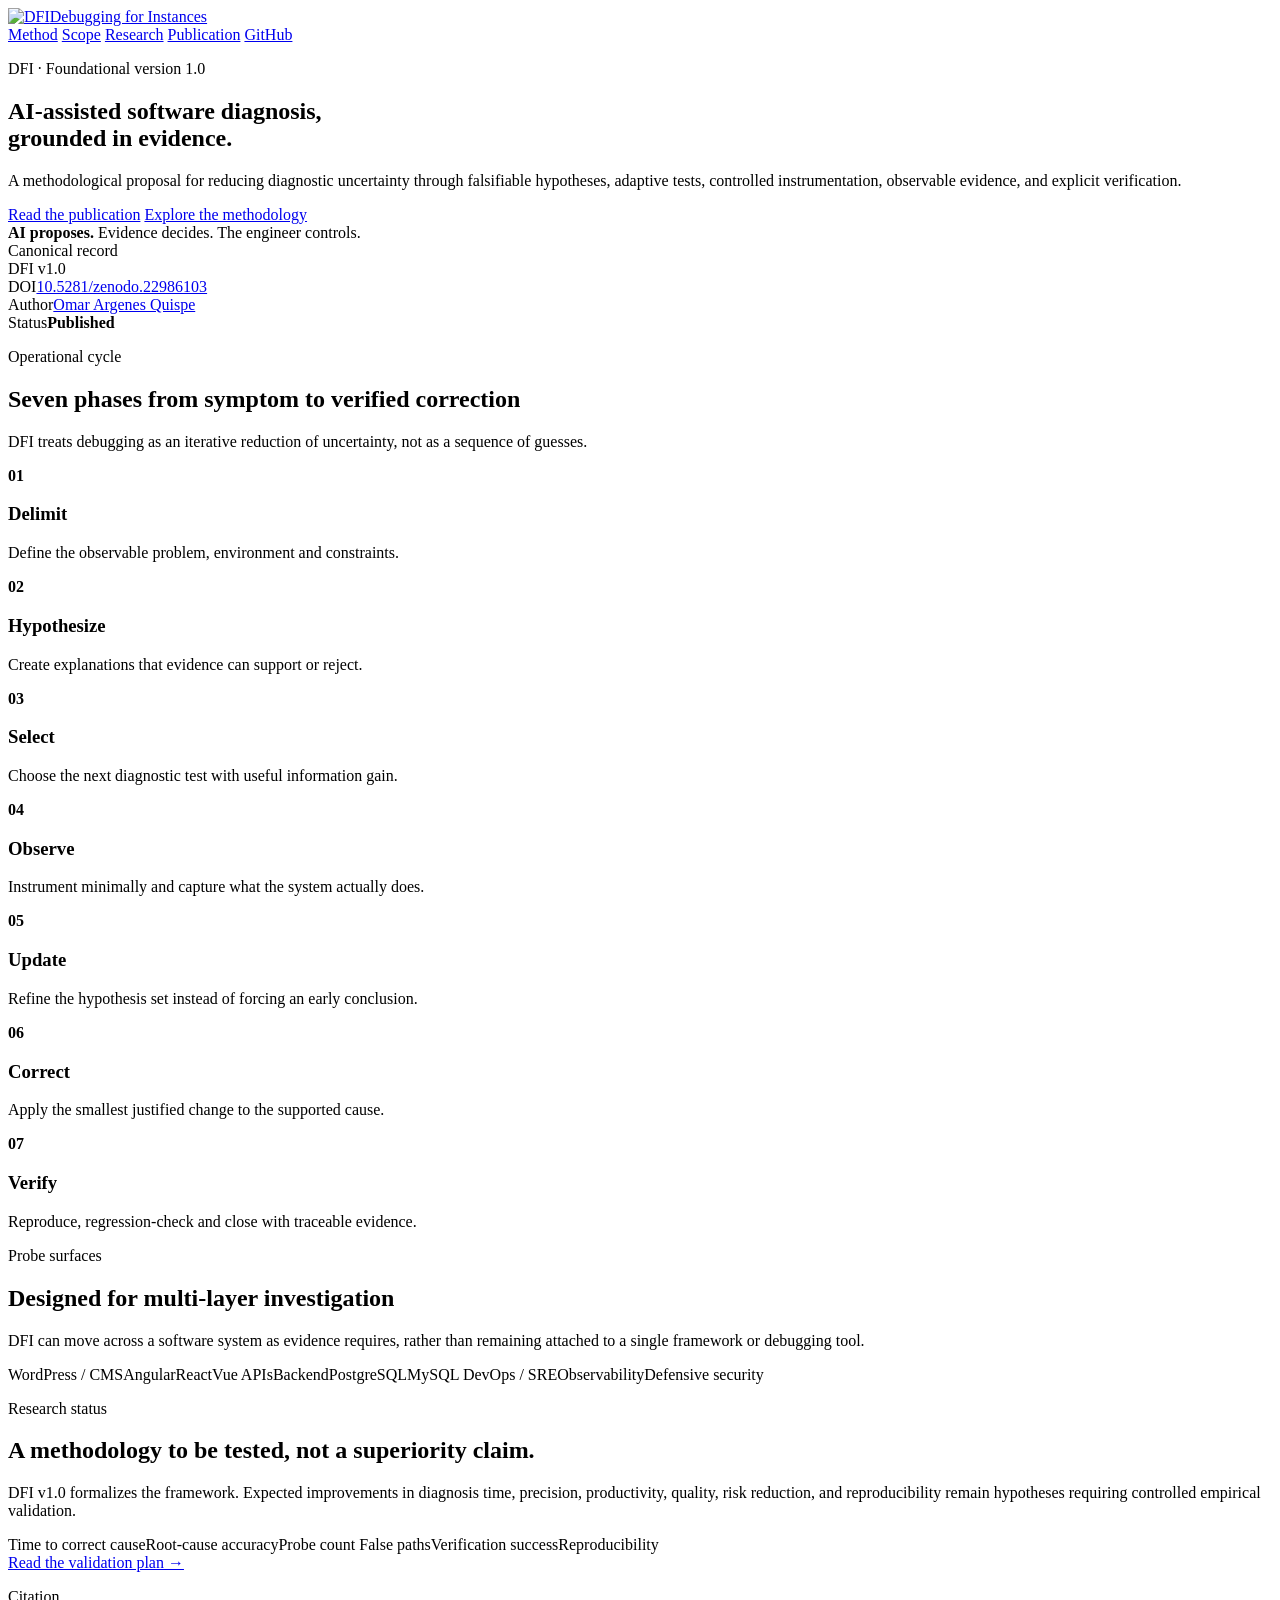
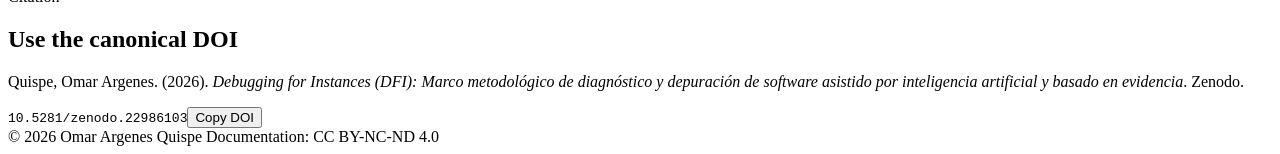
==== docs/index.html @ e7ccc07f "site: add docs/index.html" ====
<!doctype html>
<html lang="en">
<head>
  <meta charset="utf-8">
  <meta name="viewport" content="width=device-width, initial-scale=1">
  <meta name="description" content="Debugging for Instances (DFI) — an evidence-based methodology for AI-assisted software diagnosis and debugging.">
  <meta name="author" content="Omar Argenes Quispe">
  <meta name="citation_title" content="Debugging for Instances (DFI): Marco metodológico de diagnóstico y depuración de software asistido por inteligencia artificial y basado en evidencia">
  <meta name="citation_author" content="Omar Argenes Quispe">
  <meta name="citation_publication_date" content="2026-09-27">
  <meta name="citation_doi" content="10.5281/zenodo.22986103">
  <title>Debugging for Instances (DFI)</title>
  <link rel="icon" href="assets/dfi-mark.svg" type="image/svg+xml">
  <link rel="stylesheet" href="assets/styles.css">
</head>
<body>
  <header class="nav">
    <a class="brand" href="./"><img src="assets/dfi-mark.svg" alt="DFI"><span>Debugging for Instances</span></a>
    <nav>
      <a href="#method">Method</a>
      <a href="#scope">Scope</a>
      <a href="#research">Research</a>
      <a href="https://doi.org/10.5281/zenodo.22986103">Publication</a>
      <a href="https://github.com/OmarArgenes/debugging-for-instances">GitHub</a>
    </nav>
  </header>

  <main>
    <section class="hero">
      <div class="hero-copy">
        <p class="eyebrow">DFI · Foundational version 1.0</p>
        <h1>AI-assisted software diagnosis,<br><span>grounded in evidence.</span></h1>
        <p class="lead">A methodological proposal for reducing diagnostic uncertainty through falsifiable hypotheses, adaptive tests, controlled instrumentation, observable evidence, and explicit verification.</p>
        <div class="actions">
          <a class="button primary" href="https://doi.org/10.5281/zenodo.22986103">Read the publication</a>
          <a class="button" href="methodology.md">Explore the methodology</a>
        </div>
        <div class="principle"><strong>AI proposes.</strong> Evidence decides. The engineer controls.</div>
      </div>
      <aside class="hero-card" aria-label="DFI record">
        <div class="record-label">Canonical record</div>
        <div class="record-value">DFI v1.0</div>
        <div class="record-row"><span>DOI</span><a href="https://doi.org/10.5281/zenodo.22986103">10.5281/zenodo.22986103</a></div>
        <div class="record-row"><span>Author</span><a href="https://orcid.org/0009-0009-7371-1384">Omar Argenes Quispe</a></div>
        <div class="record-row"><span>Status</span><b>Published</b></div>
      </aside>
    </section>

    <section class="section" id="method">
      <div class="section-head">
        <p class="eyebrow">Operational cycle</p>
        <h2>Seven phases from symptom to verified correction</h2>
        <p>DFI treats debugging as an iterative reduction of uncertainty, not as a sequence of guesses.</p>
      </div>
      <div class="grid steps">
        <article><b>01</b><h3>Delimit</h3><p>Define the observable problem, environment and constraints.</p></article>
        <article><b>02</b><h3>Hypothesize</h3><p>Create explanations that evidence can support or reject.</p></article>
        <article><b>03</b><h3>Select</h3><p>Choose the next diagnostic test with useful information gain.</p></article>
        <article><b>04</b><h3>Observe</h3><p>Instrument minimally and capture what the system actually does.</p></article>
        <article><b>05</b><h3>Update</h3><p>Refine the hypothesis set instead of forcing an early conclusion.</p></article>
        <article><b>06</b><h3>Correct</h3><p>Apply the smallest justified change to the supported cause.</p></article>
        <article><b>07</b><h3>Verify</h3><p>Reproduce, regression-check and close with traceable evidence.</p></article>
      </div>
    </section>

    <section class="section split" id="scope">
      <div>
        <p class="eyebrow">Probe surfaces</p>
        <h2>Designed for multi-layer investigation</h2>
        <p>DFI can move across a software system as evidence requires, rather than remaining attached to a single framework or debugging tool.</p>
      </div>
      <div class="chips">
        <span>WordPress / CMS</span><span>Angular</span><span>React</span><span>Vue</span>
        <span>APIs</span><span>Backend</span><span>PostgreSQL</span><span>MySQL</span>
        <span>DevOps / SRE</span><span>Observability</span><span>Defensive security</span>
      </div>
    </section>

    <section class="section research" id="research">
      <p class="eyebrow">Research status</p>
      <h2>A methodology to be tested, not a superiority claim.</h2>
      <p>DFI v1.0 formalizes the framework. Expected improvements in diagnosis time, precision, productivity, quality, risk reduction, and reproducibility remain hypotheses requiring controlled empirical validation.</p>
      <div class="metrics">
        <span>Time to correct cause</span><span>Root-cause accuracy</span><span>Probe count</span>
        <span>False paths</span><span>Verification success</span><span>Reproducibility</span>
      </div>
      <a class="text-link" href="validation.md">Read the validation plan →</a>
    </section>

    <section class="section citation">
      <p class="eyebrow">Citation</p>
      <h2>Use the canonical DOI</h2>
      <p>Quispe, Omar Argenes. (2026). <em>Debugging for Instances (DFI): Marco metodológico de diagnóstico y depuración de software asistido por inteligencia artificial y basado en evidencia</em>. Zenodo.</p>
      <div class="doi"><code id="doi">10.5281/zenodo.22986103</code><button id="copyDoi" type="button">Copy DOI</button></div>
    </section>
  </main>

  <footer>
    <span>© 2026 Omar Argenes Quispe</span>
    <span>Documentation: CC BY-NC-ND 4.0</span>
  </footer>
  <script src="assets/app.js"></script>
</body>
</html>
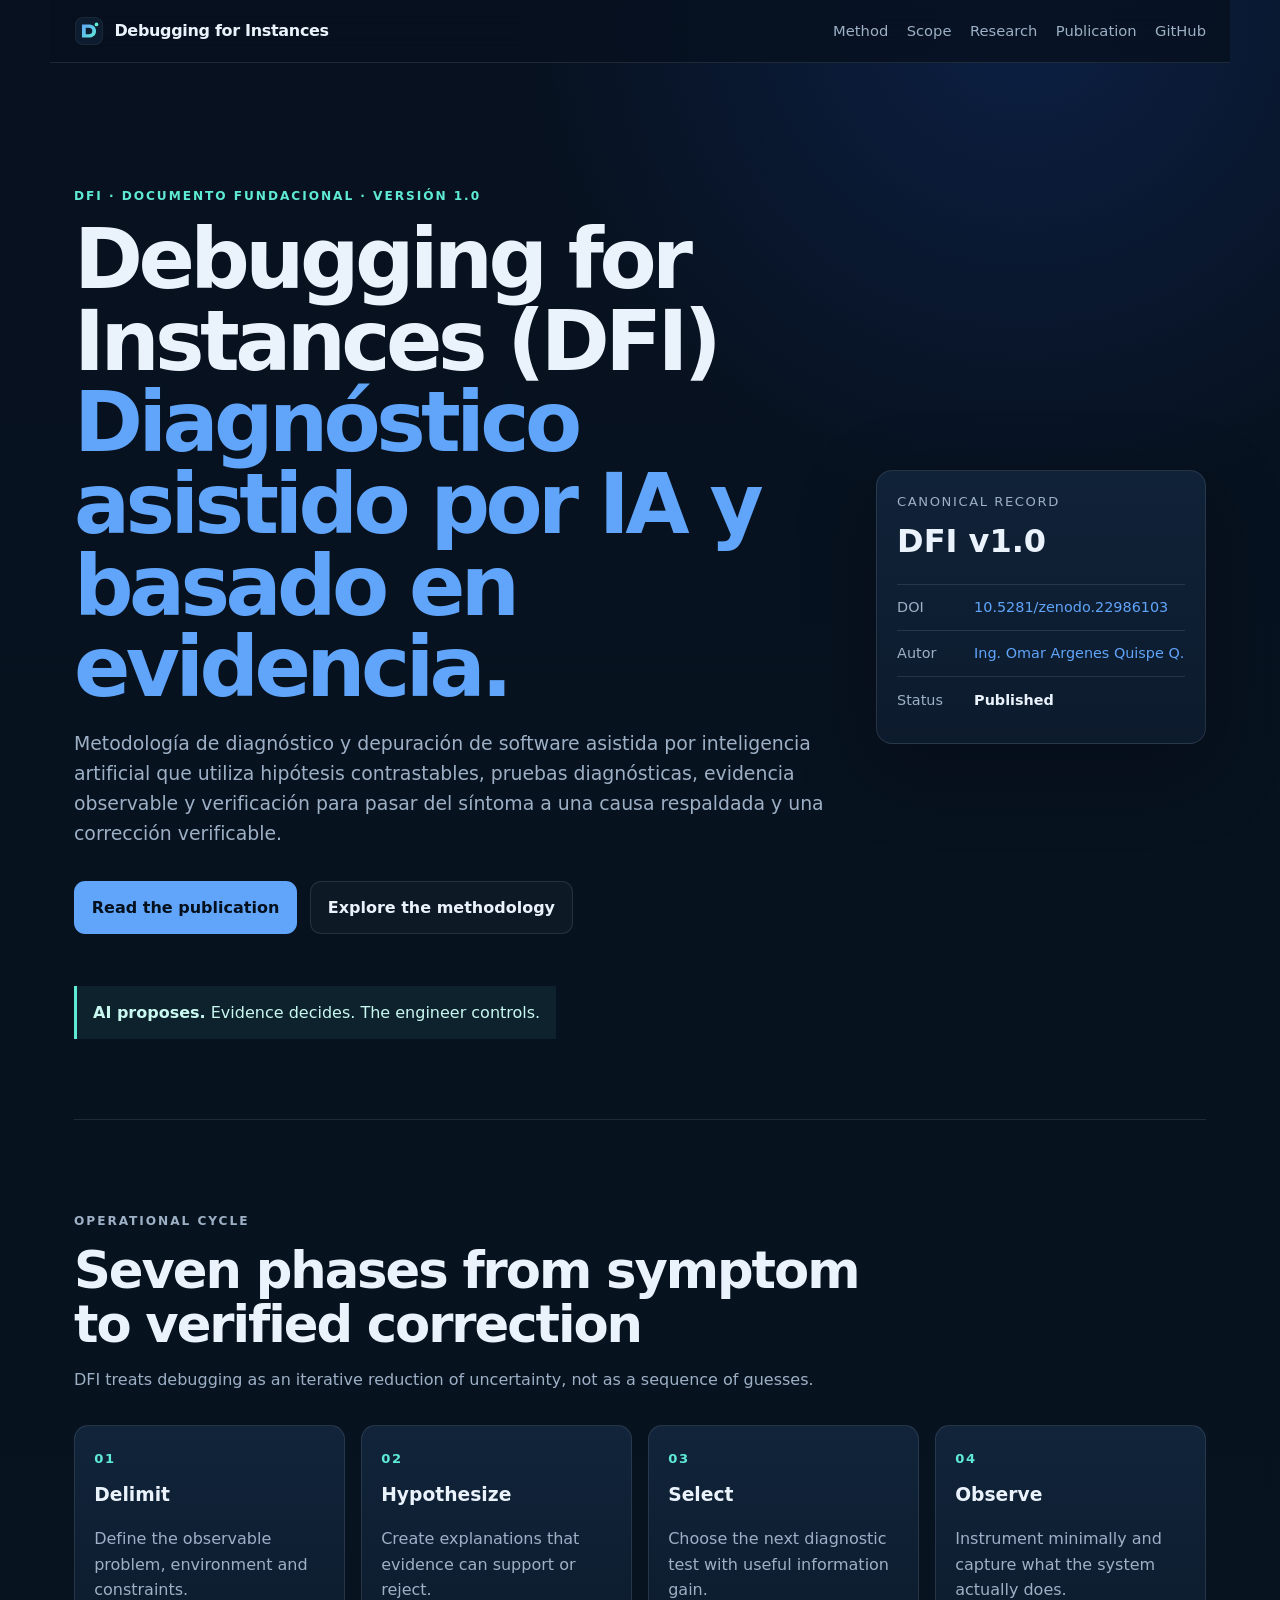
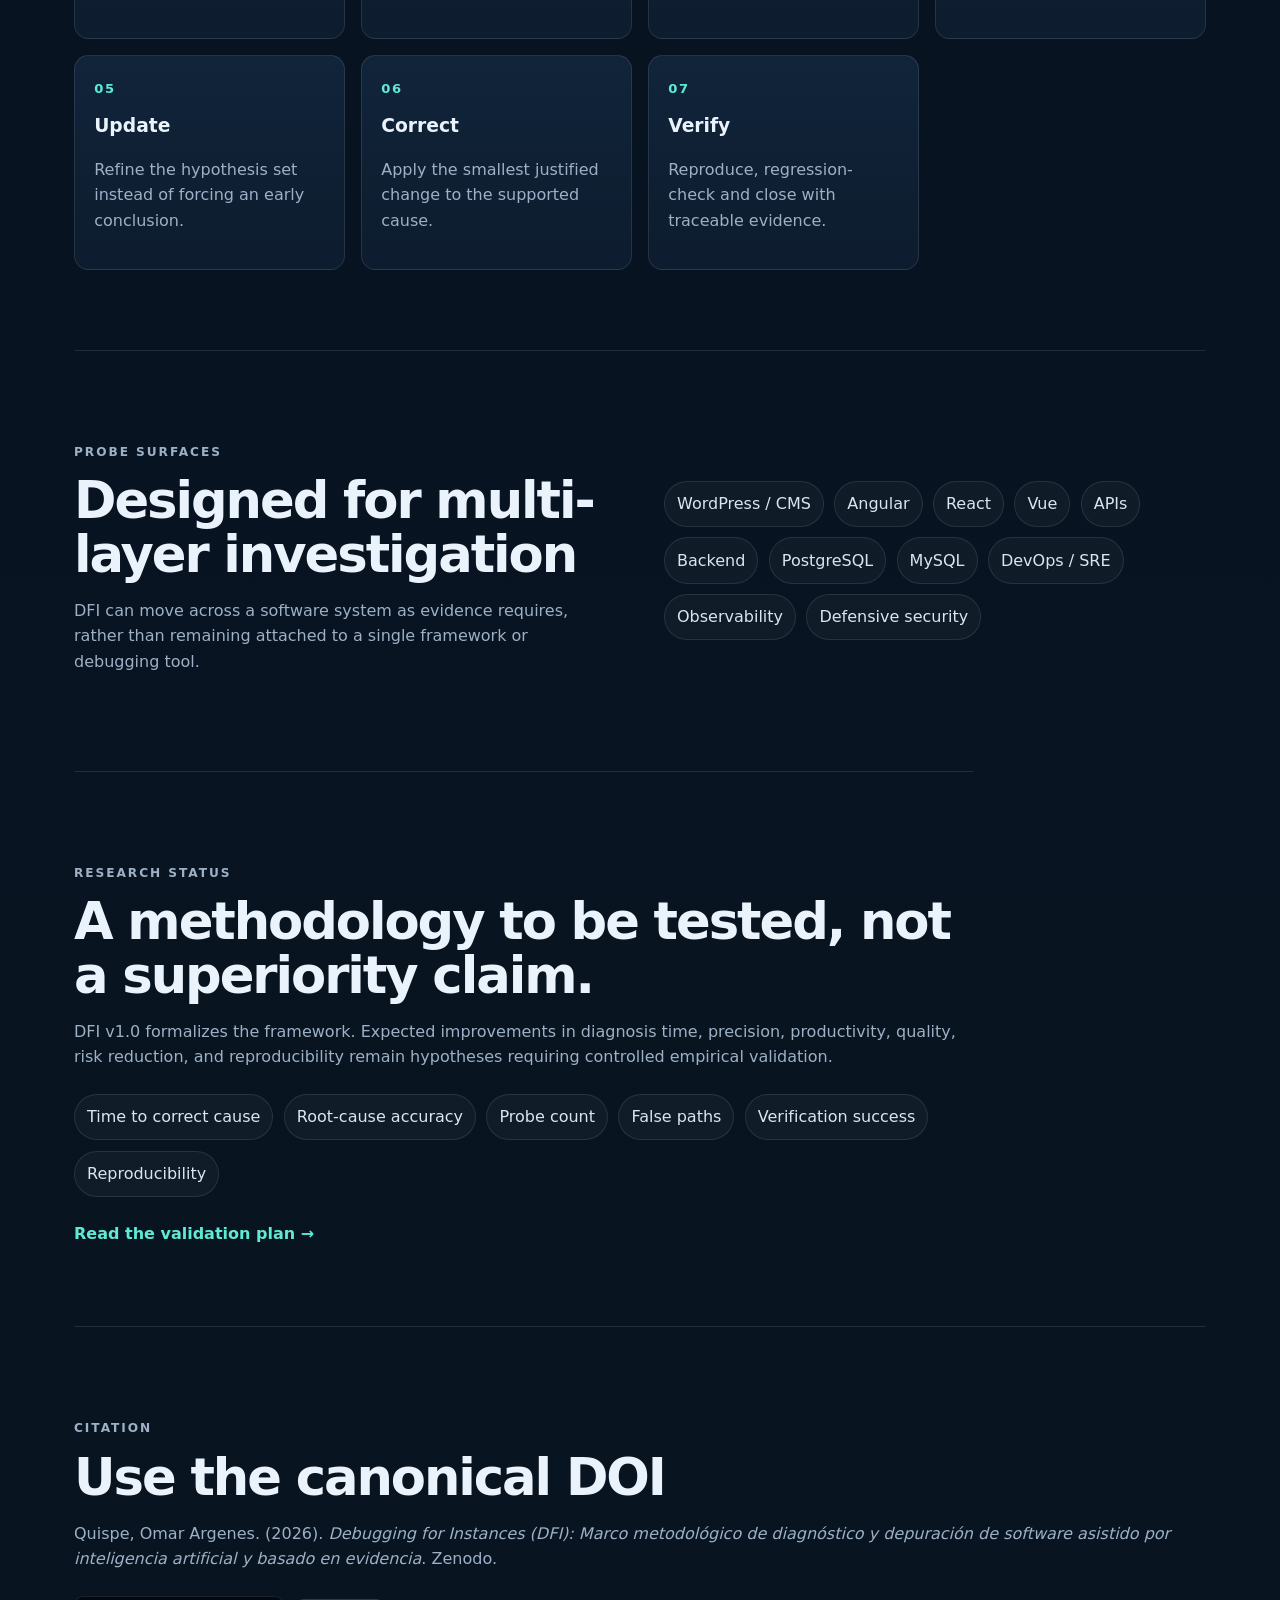
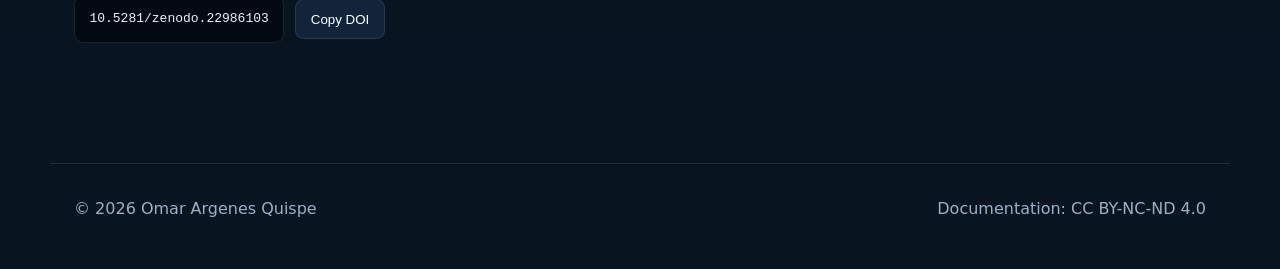
==== commit 63e062d3: "seo: strengthen DFI authorship and scholarly metadata" ====
--- a/docs/index.html
+++ b/docs/index.html
@@ -1,15 +1,62 @@
 <!doctype html>
-<html lang="en">
+<html lang="es">
 <head>
   <meta charset="utf-8">
   <meta name="viewport" content="width=device-width, initial-scale=1">
-  <meta name="description" content="Debugging for Instances (DFI) — an evidence-based methodology for AI-assisted software diagnosis and debugging.">
+  <meta name="description" content="Debugging for Instances (DFI): metodología de diagnóstico y depuración de software asistida por inteligencia artificial y basada en evidencia, desarrollada por Ing. Omar Argenes Quispe Q.">
   <meta name="author" content="Omar Argenes Quispe">
   <meta name="citation_title" content="Debugging for Instances (DFI): Marco metodológico de diagnóstico y depuración de software asistido por inteligencia artificial y basado en evidencia">
   <meta name="citation_author" content="Omar Argenes Quispe">
   <meta name="citation_publication_date" content="2026-09-27">
   <meta name="citation_doi" content="10.5281/zenodo.22986103">
-  <title>Debugging for Instances (DFI)</title>
+  <title>Debugging for Instances (DFI) — Ing. Omar Argenes Quispe Q.</title>
+  <meta name="robots" content="index,follow,max-image-preview:large">
+  <link rel="canonical" href="https://omarargenes.github.io/debugging-for-instances/">
+  <meta property="og:type" content="article">
+  <meta property="og:title" content="Debugging for Instances (DFI)">
+  <meta property="og:description" content="Metodología de diagnóstico y depuración de software asistida por IA y basada en evidencia.">
+  <meta property="og:url" content="https://omarargenes.github.io/debugging-for-instances/">
+  <meta property="article:published_time" content="2026-09-27">
+  <meta name="twitter:card" content="summary">
+  <script type="application/ld+json">
+  {
+    "@context": "https://schema.org",
+    "@type": "CreativeWork",
+    "name": "Debugging for Instances (DFI): Marco metodológico de diagnóstico y depuración de software asistido por inteligencia artificial y basado en evidencia",
+    "alternateName": "Debugging for Instances (DFI)",
+    "description": "Metodología de diagnóstico y depuración de software asistida por inteligencia artificial que utiliza hipótesis contrastables, pruebas diagnósticas adaptativas, instrumentación controlada y evidencia observable para identificar la causa de un comportamiento y verificar una corrección.",
+    "author": {
+      "@type": "Person",
+      "name": "Ing. Omar Argenes Quispe Q.",
+      "url": "https://orcid.org/0009-0009-7371-1384",
+      "sameAs": [
+        "https://orcid.org/0009-0009-7371-1384",
+        "https://github.com/OmarArgenes",
+        "https://omar-argenes.netlify.app/"
+      ]
+    },
+    "datePublished": "2026-09-27",
+    "inLanguage": "es",
+    "version": "1.0",
+    "identifier": "https://doi.org/10.5281/zenodo.22986103",
+    "url": "https://doi.org/10.5281/zenodo.22986103",
+    "sameAs": [
+      "https://zenodo.org/records/22986103",
+      "https://github.com/OmarArgenes/debugging-for-instances"
+    ],
+    "license": "https://creativecommons.org/licenses/by-nc-nd/4.0/",
+    "keywords": [
+      "Debugging for Instances",
+      "DFI",
+      "software debugging",
+      "AI-assisted debugging",
+      "evidence-based debugging",
+      "software engineering",
+      "observability",
+      "root cause analysis"
+    ]
+  }
+  </script>
   <link rel="icon" href="assets/dfi-mark.svg" type="image/svg+xml">
   <link rel="stylesheet" href="assets/styles.css">
 </head>
@@ -28,9 +75,9 @@
   <main>
     <section class="hero">
       <div class="hero-copy">
-        <p class="eyebrow">DFI · Foundational version 1.0</p>
-        <h1>AI-assisted software diagnosis,<br><span>grounded in evidence.</span></h1>
-        <p class="lead">A methodological proposal for reducing diagnostic uncertainty through falsifiable hypotheses, adaptive tests, controlled instrumentation, observable evidence, and explicit verification.</p>
+        <p class="eyebrow">DFI · Documento fundacional · Versión 1.0</p>
+        <h1>Debugging for Instances (DFI)<br><span>Diagnóstico asistido por IA y basado en evidencia.</span></h1>
+        <p class="lead">Metodología de diagnóstico y depuración de software asistida por inteligencia artificial que utiliza hipótesis contrastables, pruebas diagnósticas, evidencia observable y verificación para pasar del síntoma a una causa respaldada y una corrección verificable.</p>
         <div class="actions">
           <a class="button primary" href="https://doi.org/10.5281/zenodo.22986103">Read the publication</a>
           <a class="button" href="methodology.md">Explore the methodology</a>
@@ -41,7 +88,7 @@
         <div class="record-label">Canonical record</div>
         <div class="record-value">DFI v1.0</div>
         <div class="record-row"><span>DOI</span><a href="https://doi.org/10.5281/zenodo.22986103">10.5281/zenodo.22986103</a></div>
-        <div class="record-row"><span>Author</span><a href="https://orcid.org/0009-0009-7371-1384">Omar Argenes Quispe</a></div>
+        <div class="record-row"><span>Autor</span><a href="https://orcid.org/0009-0009-7371-1384">Ing. Omar Argenes Quispe Q.</a></div>
         <div class="record-row"><span>Status</span><b>Published</b></div>
       </aside>
     </section>
--- a/docs/assets/styles.css
+++ b/docs/assets/styles.css
@@ -0,0 +1,11 @@
+:root{--bg:#07111f;--panel:#0d1c2e;--panel2:#11243a;--text:#eaf2fb;--muted:#9db0c5;--line:rgba(255,255,255,.1);--accent:#60a5fa;--accent2:#5eead4;--max:1180px}
+*{box-sizing:border-box}html{scroll-behavior:smooth}body{margin:0;font-family:Inter,ui-sans-serif,system-ui,-apple-system,BlinkMacSystemFont,"Segoe UI",sans-serif;color:var(--text);background:radial-gradient(circle at 80% 0%,rgba(37,99,235,.18),transparent 32rem),linear-gradient(180deg,#07111f 0%,#081521 100%);line-height:1.6}a{color:inherit}
+.nav{position:sticky;top:0;z-index:10;display:flex;justify-content:space-between;align-items:center;max-width:var(--max);margin:auto;padding:1rem 1.5rem;background:rgba(7,17,31,.82);backdrop-filter:blur(14px);border-bottom:1px solid var(--line)}
+.brand{display:flex;align-items:center;gap:.65rem;text-decoration:none;font-weight:850;letter-spacing:-.02em}.brand img{width:30px;height:30px}.nav nav{display:flex;gap:1.15rem;flex-wrap:wrap}.nav nav a{color:var(--muted);text-decoration:none;font-size:.92rem}.nav nav a:hover{color:white}
+main{max-width:var(--max);margin:auto;padding:0 1.5rem}.hero{padding:7rem 0 5rem;display:grid;grid-template-columns:minmax(0,1.6fr) minmax(280px,.7fr);gap:3rem;align-items:center}.eyebrow{color:var(--accent2);text-transform:uppercase;letter-spacing:.16em;font-size:.76rem;font-weight:800}h1{margin:.8rem 0 1.2rem;font-size:clamp(3rem,6.5vw,6rem);line-height:.98;letter-spacing:-.055em}h1 span{color:var(--accent)}h2{font-size:clamp(2rem,4vw,3.5rem);line-height:1.05;letter-spacing:-.04em;margin:.4rem 0 1rem}h3{margin:.6rem 0 .4rem}.lead{max-width:800px;color:var(--muted);font-size:1.18rem}
+.actions{display:flex;gap:.8rem;flex-wrap:wrap;margin:2rem 0}.button{padding:.82rem 1.05rem;border:1px solid var(--line);border-radius:.7rem;text-decoration:none;font-weight:700;background:rgba(255,255,255,.03)}.button.primary{background:var(--accent);color:#04101e;border-color:transparent}.principle{display:inline-block;margin-top:1.25rem;padding:.85rem 1rem;border-left:3px solid var(--accent2);background:rgba(94,234,212,.07);color:#c9f8f0}
+.hero-card{background:linear-gradient(180deg,rgba(17,36,58,.95),rgba(13,28,46,.95));border:1px solid var(--line);border-radius:1rem;padding:1.25rem;box-shadow:0 24px 80px rgba(0,0,0,.25)}.record-label{color:var(--muted);font-size:.82rem;text-transform:uppercase;letter-spacing:.12em}.record-value{font-size:2rem;font-weight:850;margin:.25rem 0 1rem}.record-row{display:grid;grid-template-columns:65px 1fr;gap:.75rem;padding:.7rem 0;border-top:1px solid var(--line);font-size:.9rem}.record-row span{color:var(--muted)}.record-row a{color:var(--accent);text-decoration:none;overflow-wrap:anywhere}
+.section{padding:5rem 0;border-top:1px solid var(--line)}.section-head{max-width:800px}.section-head p,.split p,.research p,.citation p{color:var(--muted)}.grid{display:grid;gap:1rem}.steps{grid-template-columns:repeat(auto-fit,minmax(220px,1fr));margin-top:2rem}.steps article{padding:1.2rem;background:linear-gradient(180deg,var(--panel2),var(--panel));border:1px solid var(--line);border-radius:.9rem}.steps b{color:var(--accent2);font-size:.82rem;letter-spacing:.12em}.steps p{color:var(--muted)}
+.split{display:grid;grid-template-columns:1fr 1fr;gap:3rem;align-items:center}.chips,.metrics{display:flex;flex-wrap:wrap;gap:.65rem}.chips span,.metrics span{border:1px solid var(--line);background:rgba(255,255,255,.035);padding:.58rem .75rem;border-radius:999px;color:#d8e6f4}.research{max-width:900px}.metrics{margin:1.5rem 0}.text-link{color:var(--accent2);font-weight:750;text-decoration:none}.citation{padding-bottom:6rem}.doi{display:flex;gap:.7rem;align-items:center;flex-wrap:wrap;margin:1.5rem 0}.doi code{background:#020913;padding:.75rem .9rem;border:1px solid var(--line);border-radius:.55rem}.doi button{border:1px solid var(--line);background:var(--panel2);color:white;padding:.72rem .9rem;border-radius:.55rem;cursor:pointer}
+footer{max-width:var(--max);margin:auto;padding:2rem 1.5rem 3rem;border-top:1px solid var(--line);color:var(--muted);display:flex;justify-content:space-between;gap:1rem;flex-wrap:wrap}
+@media(max-width:850px){.hero{grid-template-columns:1fr}.hero-card{max-width:520px}.split{grid-template-columns:1fr}}@media(max-width:720px){.nav{align-items:flex-start;gap:1rem;flex-direction:column}.nav nav{gap:.7rem}.hero{padding-top:4rem}}
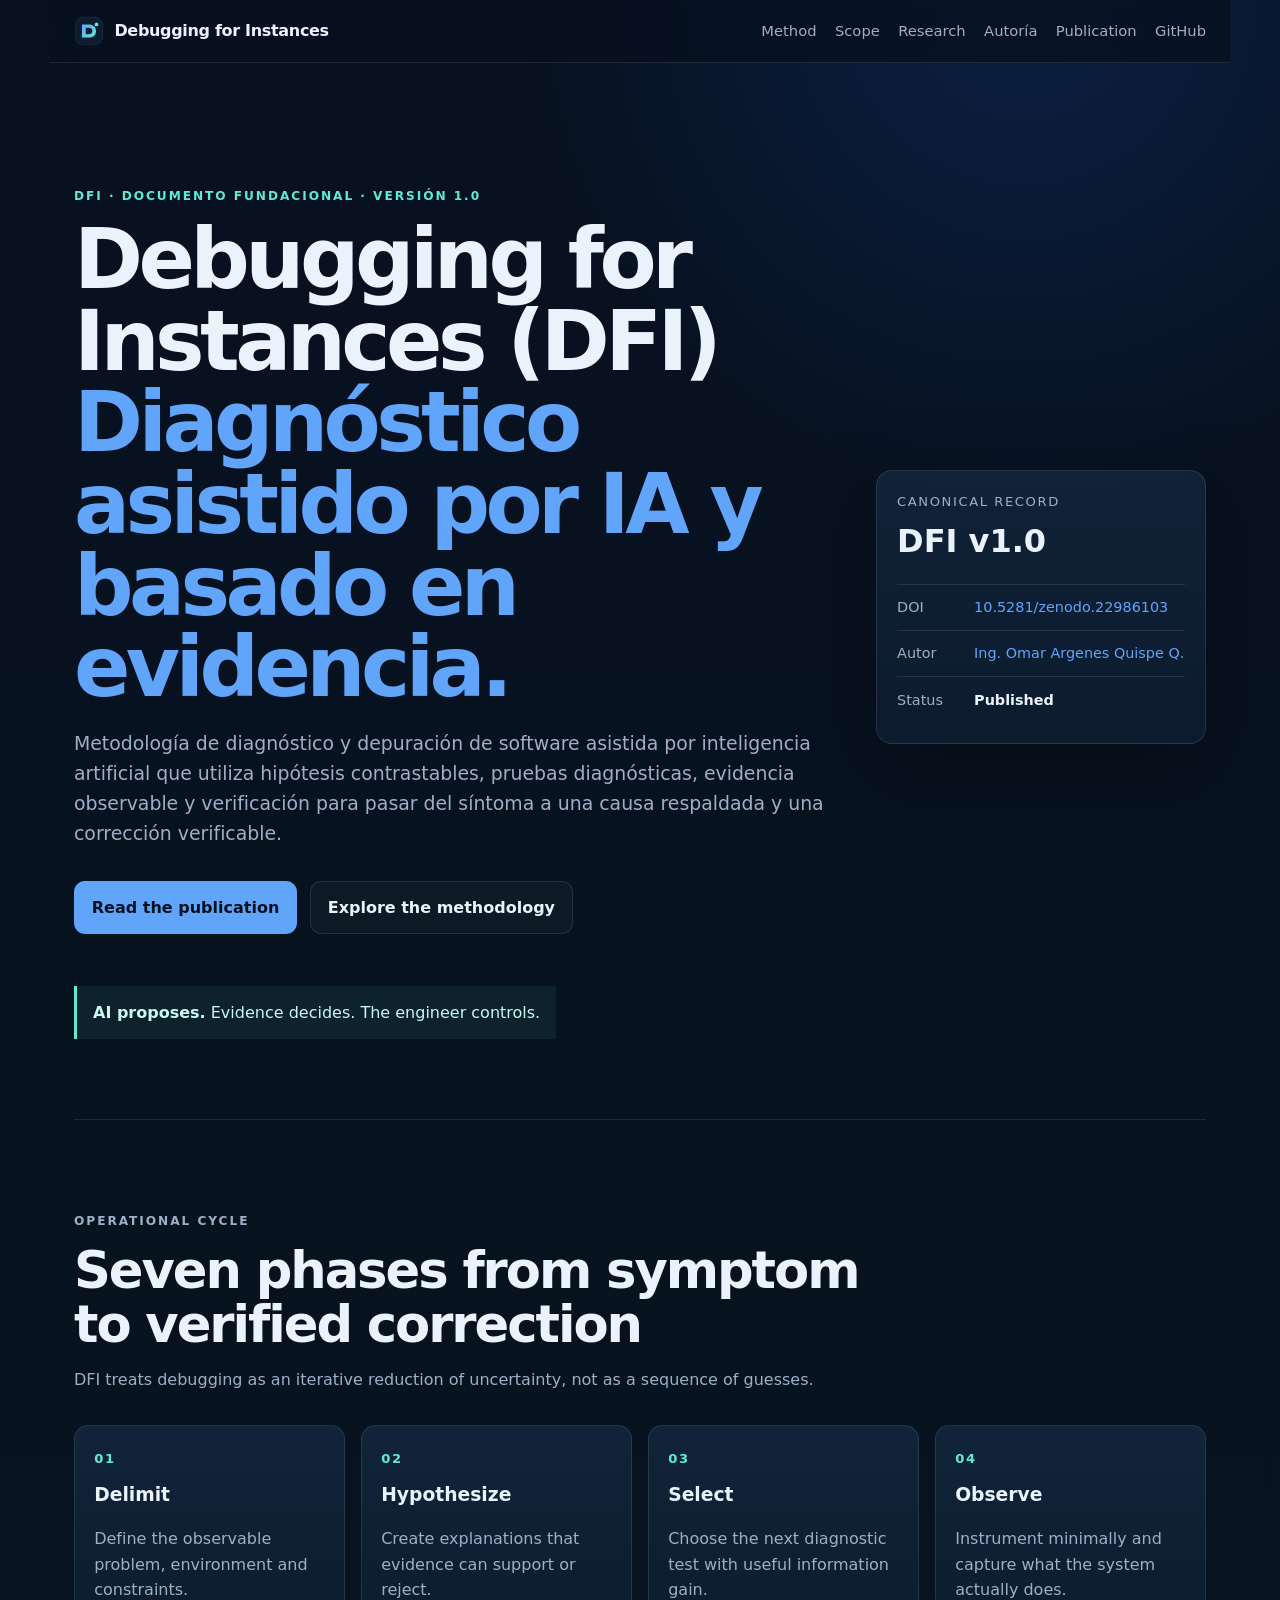
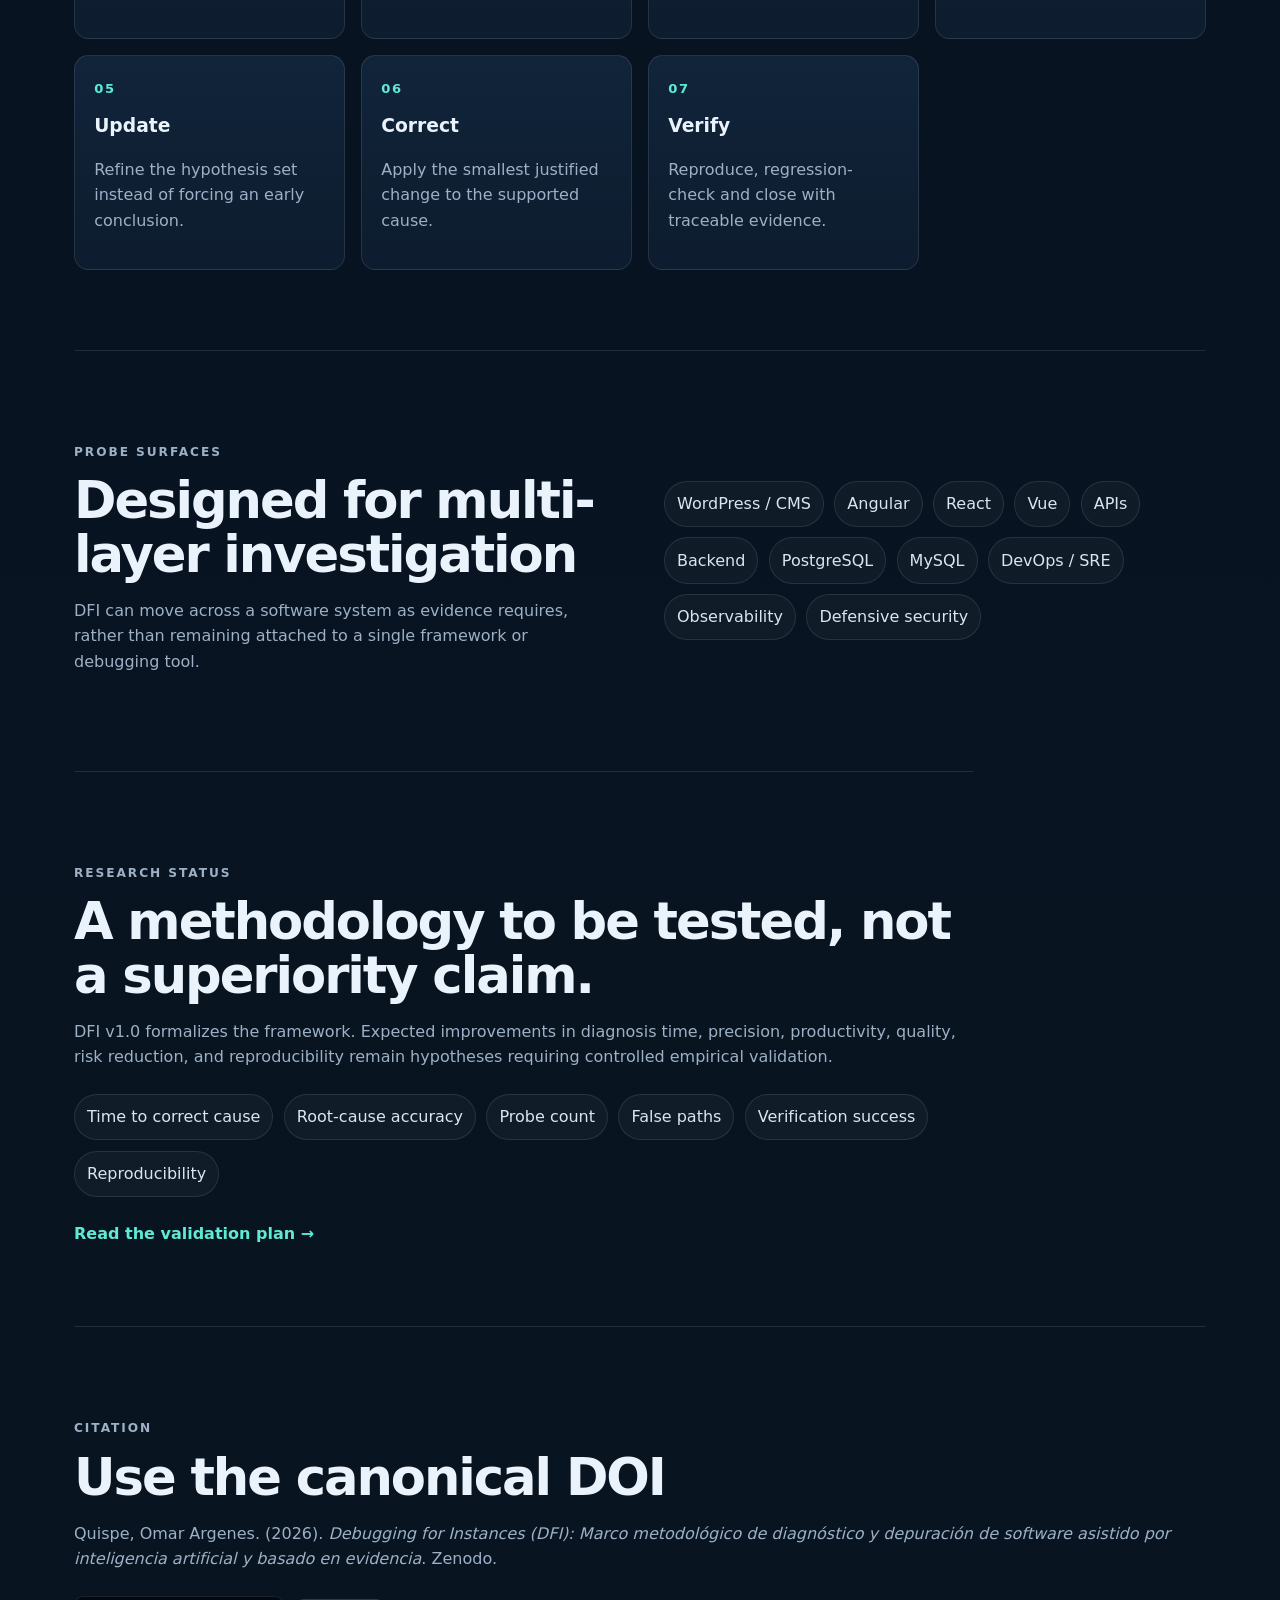
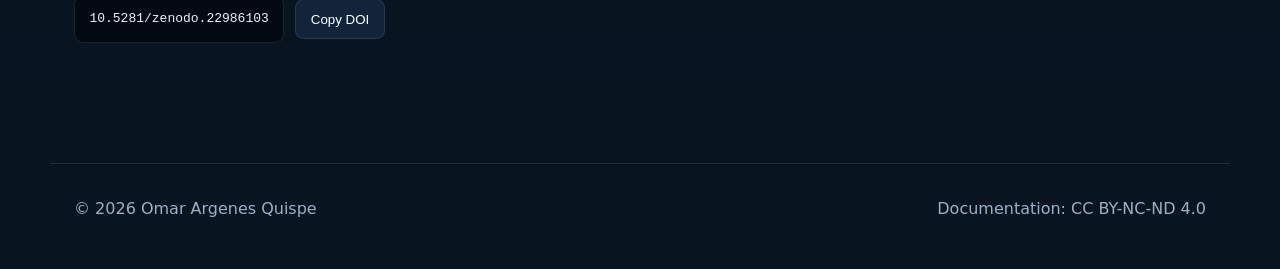
==== commit da0322b5: "site: link research record and AI guide" ====
--- a/docs/index.html
+++ b/docs/index.html
@@ -3,6 +3,7 @@
 <head>
   <meta charset="utf-8">
   <meta name="viewport" content="width=device-width, initial-scale=1">
+  <meta name="google-site-verification" content="GVbjMVSxtVr1FEWSXfTWmgoDtHno2F3vWxTiJw6ibtg" />
   <meta name="description" content="Debugging for Instances (DFI): metodología de diagnóstico y depuración de software asistida por inteligencia artificial y basada en evidencia, desarrollada por Ing. Omar Argenes Quispe Q.">
   <meta name="author" content="Omar Argenes Quispe">
   <meta name="citation_title" content="Debugging for Instances (DFI): Marco metodológico de diagnóstico y depuración de software asistido por inteligencia artificial y basado en evidencia">
@@ -59,6 +60,7 @@
   </script>
   <link rel="icon" href="assets/dfi-mark.svg" type="image/svg+xml">
   <link rel="stylesheet" href="assets/styles.css">
+  <link rel="alternate" type="text/plain" href="llms.txt" title="DFI machine-readable guide">
 </head>
 <body>
   <header class="nav">
@@ -67,6 +69,7 @@
       <a href="#method">Method</a>
       <a href="#scope">Scope</a>
       <a href="#research">Research</a>
+      <a href="research.html">Autoría</a>
       <a href="https://doi.org/10.5281/zenodo.22986103">Publication</a>
       <a href="https://github.com/OmarArgenes/debugging-for-instances">GitHub</a>
     </nav>
